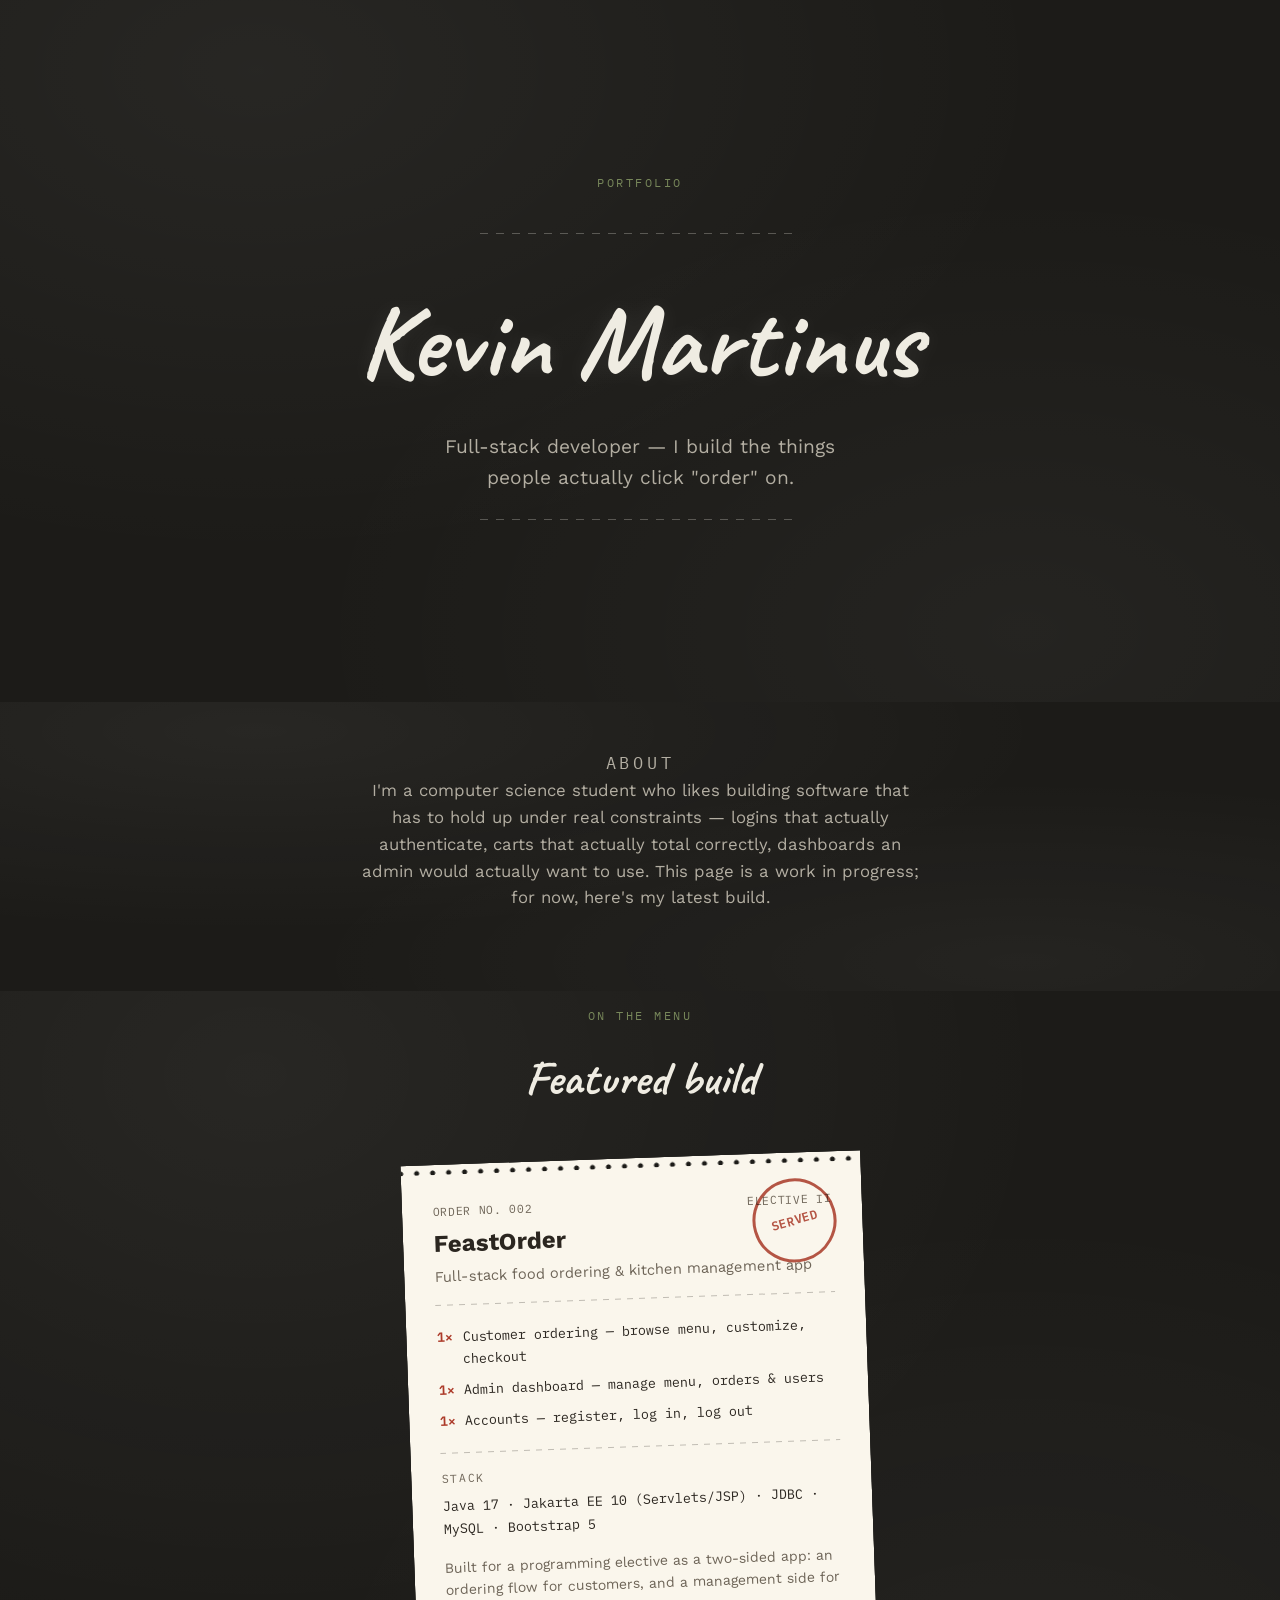
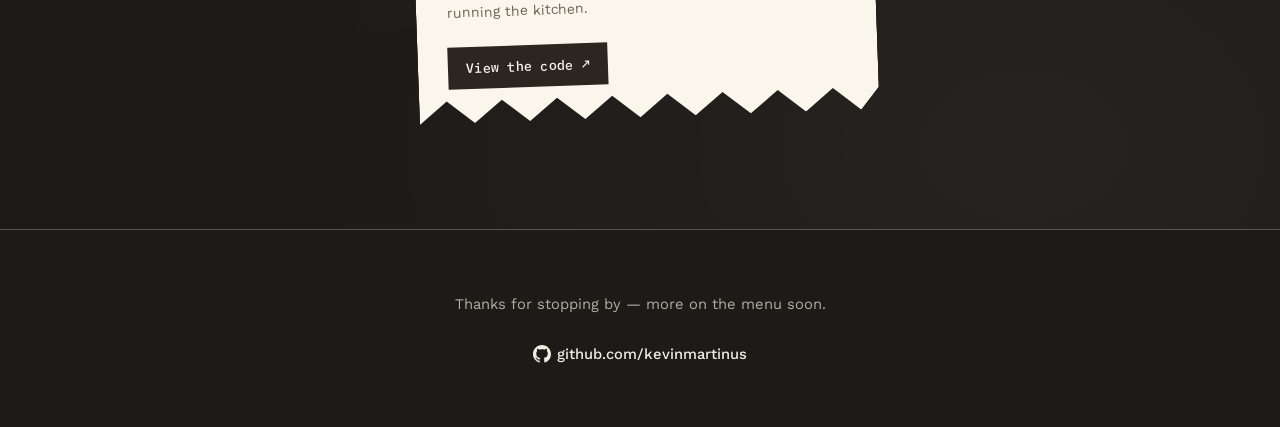
==== index.html @ 007cab03 "added index.html for pages view" ====
<!DOCTYPE html>
<html lang="en">
<head>
<meta charset="UTF-8">
<meta name="viewport" content="width=device-width, initial-scale=1">
<title>Kevin Martinus — Portfolio</title>
<meta name="description" content="Kevin Martinus — full-stack developer. Featuring FeastOrder, a Java/JSP food ordering app.">

<link rel="preconnect" href="https://fonts.googleapis.com">
<link rel="preconnect" href="https://fonts.gstatic.com" crossorigin>
<link href="https://fonts.googleapis.com/css2?family=Caveat:wght@600;700&family=Work+Sans:wght@400;500;600;700&family=IBM+Plex+Mono:wght@400;500;600&display=swap" rel="stylesheet">

<style>
  :root{
    --board: #1c1b18;
    --board-2: #23221e;
    --chalk: #efece2;
    --chalk-dim: #b3aea2;
    --paper: #faf6ec;
    --paper-2: #f3ecdb;
    --ink: #2b2620;
    --ink-dim: #6e6558;
    --stamp: #ac3a29;
    --sage: #77875a;
    --rule-board: rgba(239,236,226,0.28);
    --rule-paper: rgba(43,38,32,0.28);
    --shadow: rgba(0,0,0,0.45);
  }

  *{ box-sizing: border-box; }

  html{ scroll-behavior: smooth; }

  body{
    margin:0;
    background: var(--board);
    color: var(--chalk);
    font-family: "Work Sans", system-ui, sans-serif;
    line-height: 1.6;
    -webkit-font-smoothing: antialiased;
  }

  a{ color: inherit; }

  .board-section{
    position: relative;
    background:
      radial-gradient(ellipse at 20% 10%, rgba(255,255,255,0.05), transparent 55%),
      radial-gradient(ellipse at 80% 90%, rgba(255,255,255,0.04), transparent 50%),
      var(--board);
  }

  /* ---------- Hero ---------- */
  .hero{
    min-height: 78vh;
    display: flex;
    flex-direction: column;
    align-items: center;
    justify-content: center;
    text-align: center;
    padding: 8vh 1.5rem 6vh;
  }

  .chalk-rule{
    width: min(320px, 70vw);
    height: 1px;
    background-image: repeating-linear-gradient(
      to right, var(--rule-board) 0, var(--rule-board) 8px, transparent 8px, transparent 16px
    );
    margin: 1.6rem auto;
  }

  .hero-name{
    font-family: "Caveat", cursive;
    font-weight: 700;
    font-size: clamp(3.4rem, 11vw, 6.5rem);
    color: var(--chalk);
    letter-spacing: 0.01em;
    margin: 0;
    text-shadow: 0 0 22px rgba(255,255,255,0.08);
  }

  .hero-tagline{
    max-width: 34ch;
    margin: 0.4rem auto 0;
    font-size: clamp(1.02rem, 2vw, 1.2rem);
    color: var(--chalk-dim);
    font-weight: 400;
  }

  /* ---------- About ---------- */
  .about{
    padding: 3rem 1.5rem 5rem;
  }

  .about-inner{
    max-width: 56ch;
    margin: 0 auto;
    text-align: center;
  }

  .eyebrow{
    font-family: "IBM Plex Mono", monospace;
    font-size: 0.72rem;
    letter-spacing: 0.22em;
    text-transform: uppercase;
    color: var(--sage);
    margin: 0 0 0.9rem;
  }

  .about p{
    color: var(--chalk-dim);
    font-size: 1.05rem;
    margin: 0;
  }

  /* ---------- Featured / Order Ticket ---------- */
  .menu-section{
    padding: 1rem 1.25rem 7rem;
    display: flex;
    justify-content: center;
  }

  .menu-heading{
    text-align: center;
    margin-bottom: 2.6rem;
  }

  .menu-heading h2{
    font-family: "Caveat", cursive;
    font-weight: 700;
    font-size: clamp(2.2rem, 6vw, 3rem);
    margin: 0.2rem 0 0;
    color: var(--chalk);
  }

  .ticket-wrap{
    max-width: 460px;
    width: 100%;
  }

  .ticket{
    position: relative;
    background: var(--paper);
    color: var(--ink);
    padding: 2.4rem 1.9rem 2.1rem;
    transform: rotate(-2deg);
    transition: transform 0.35s ease, box-shadow 0.35s ease;
    box-shadow: 0 18px 34px var(--shadow), 0 3px 0 rgba(0,0,0,0.06);
    clip-path: polygon(
      0% 0%, 100% 0%, 100% 96%,
      96% 100%, 90% 96%, 84% 100%, 78% 96%, 72% 100%,
      66% 96%, 60% 100%, 54% 96%, 48% 100%, 42% 96%,
      36% 100%, 30% 96%, 24% 100%, 18% 96%, 12% 100%,
      6% 96%, 0% 100%
    );
    opacity: 0;
    translate: 0 18px;
  }

  .ticket.is-visible{
    opacity: 1;
    translate: 0 0;
  }

  .ticket:hover, .ticket:focus-within{
    transform: rotate(0deg) translateY(-6px);
    box-shadow: 0 26px 46px var(--shadow), 0 3px 0 rgba(0,0,0,0.06);
  }

  .ticket::before{
    content: "";
    position: absolute;
    top: 0; left: 0; right: 0;
    height: 10px;
    background-image: radial-gradient(circle, var(--board) 2.5px, transparent 2.6px);
    background-size: 16px 16px;
    background-position: 8px 0;
  }

  .ticket-row{
    display: flex;
    justify-content: space-between;
    font-family: "IBM Plex Mono", monospace;
    font-size: 0.72rem;
    letter-spacing: 0.06em;
    text-transform: uppercase;
    color: var(--ink-dim);
  }

  .ticket-rule{
    height: 1px;
    margin: 1rem 0;
    background-image: repeating-linear-gradient(
      to right, var(--rule-paper) 0, var(--rule-paper) 6px, transparent 6px, transparent 12px
    );
  }

  .ticket-title{
    font-family: "Work Sans", sans-serif;
    font-weight: 700;
    font-size: 1.5rem;
    margin: 0.2rem 0 0.15rem;
  }

  .ticket-subtitle{
    font-size: 0.92rem;
    color: var(--ink-dim);
    margin: 0;
  }

  .ticket-items{
    list-style: none;
    margin: 0;
    padding: 0;
    font-family: "IBM Plex Mono", monospace;
    font-size: 0.84rem;
  }

  .ticket-items li{
    display: flex;
    gap: 0.6rem;
    padding: 0.3rem 0;
  }

  .qty{
    color: var(--stamp);
    font-weight: 600;
    flex-shrink: 0;
  }

  .stack-label{
    font-family: "IBM Plex Mono", monospace;
    font-size: 0.72rem;
    letter-spacing: 0.14em;
    text-transform: uppercase;
    color: var(--ink-dim);
    margin: 0 0 0.4rem;
  }

  .stack-list{
    font-family: "IBM Plex Mono", monospace;
    font-size: 0.84rem;
    line-height: 1.7;
    margin: 0;
  }

  .ticket-note{
    font-size: 0.88rem;
    color: var(--ink-dim);
    margin: 1rem 0 0;
  }

  .stamp{
    position: absolute;
    top: 1.6rem;
    right: 1.6rem;
    width: 84px;
    height: 84px;
    border: 3px solid var(--stamp);
    border-radius: 50%;
    color: var(--stamp);
    display: flex;
    align-items: center;
    justify-content: center;
    text-align: center;
    font-family: "IBM Plex Mono", monospace;
    font-weight: 600;
    font-size: 0.78rem;
    letter-spacing: 0.08em;
    text-transform: uppercase;
    transform: rotate(-14deg);
    mix-blend-mode: multiply;
    opacity: 0.85;
    pointer-events: none;
  }

  .ticket-cta{
    display: inline-flex;
    align-items: center;
    gap: 0.5rem;
    margin-top: 1.5rem;
    padding: 0.65rem 1.1rem;
    background: var(--ink);
    color: var(--paper);
    font-family: "IBM Plex Mono", monospace;
    font-size: 0.84rem;
    font-weight: 500;
    text-decoration: none;
    letter-spacing: 0.02em;
    transition: background 0.2s ease, transform 0.2s ease;
  }

  .ticket-cta:hover{
    background: var(--stamp);
    transform: translateX(2px);
  }

  .ticket-cta:focus-visible,
  a:focus-visible{
    outline: 2px dashed var(--stamp);
    outline-offset: 3px;
  }

  /* ---------- Footer ---------- */
  footer{
    padding: 3rem 1.5rem 3.5rem;
    text-align: center;
    color: var(--chalk-dim);
    font-size: 0.92rem;
    border-top: 1px solid var(--rule-board);
  }

  footer a{
    display: inline-flex;
    align-items: center;
    gap: 0.4rem;
    margin-top: 0.7rem;
    color: var(--chalk);
    text-decoration: none;
    font-weight: 500;
  }

  footer a:hover{ color: var(--sage); }

  footer svg{ width: 18px; height: 18px; }

  @media (max-width: 480px){
    .stamp{ width: 68px; height: 68px; font-size: 0.66rem; top: 1.2rem; right: 1.2rem; }
    .ticket{ padding: 2rem 1.4rem 1.9rem; }
  }

  @media (prefers-reduced-motion: reduce){
    html{ scroll-behavior: auto; }
    .ticket{ transition: none; opacity: 1; translate: 0; }
    .ticket:hover, .ticket:focus-within{ transform: rotate(-2deg); }
  }
</style>
</head>
<body>

  <section class="board-section hero">
    <p class="eyebrow">Portfolio</p>
    <div class="chalk-rule"></div>
    <h1 class="hero-name">Kevin Martinus</h1>
    <p class="hero-tagline">Full-stack developer — I build the things people actually click "order" on.</p>
    <div class="chalk-rule"></div>
  </section>

  <section class="board-section about">
    <div class="about-inner">
      <p class="eyebrow">About</p>
      <p>
        I'm a computer science student who likes building software that has to hold up under
        real constraints — logins that actually authenticate, carts that actually total
        correctly, dashboards an admin would actually want to use. This page is a work in
        progress; for now, here's my latest build.
      </p>
    </div>
  </section>

  <section class="board-section menu-section">
    <div>
      <div class="menu-heading">
        <p class="eyebrow">On the menu</p>
        <h2>Featured build</h2>
      </div>

      <div class="ticket-wrap">
        <article class="ticket" tabindex="0">
          <div class="stamp">Served</div>

          <div class="ticket-row">
            <span>Order No. 002</span>
            <span>Elective&nbsp;II</span>
          </div>

          <h3 class="ticket-title">FeastOrder</h3>
          <p class="ticket-subtitle">Full-stack food ordering &amp; kitchen management app</p>

          <div class="ticket-rule"></div>

          <ul class="ticket-items">
            <li><span class="qty">1×</span><span>Customer ordering — browse menu, customize, checkout</span></li>
            <li><span class="qty">1×</span><span>Admin dashboard — manage menu, orders &amp; users</span></li>
            <li><span class="qty">1×</span><span>Accounts — register, log in, log out</span></li>
          </ul>

          <div class="ticket-rule"></div>

          <p class="stack-label">Stack</p>
          <p class="stack-list">Java 17 · Jakarta EE 10 (Servlets/JSP) · JDBC · MySQL · Bootstrap 5</p>

          <p class="ticket-note">
            Built for a programming elective as a two-sided app: an ordering flow for
            customers, and a management side for running the kitchen.
          </p>

          <a class="ticket-cta" href="https://github.com/kevinmartinus/Programming-Elective-Assgm-2-" target="_blank" rel="noopener">
            View the code ↗
          </a>
        </article>
      </div>
    </div>
  </section>

  <footer>
    <p>Thanks for stopping by — more on the menu soon.</p>
    <a href="https://github.com/kevinmartinus" target="_blank" rel="noopener">
      <svg viewBox="0 0 16 16" fill="currentColor" aria-hidden="true">
        <path d="M8 0C3.58 0 0 3.58 0 8c0 3.54 2.29 6.53 5.47 7.59.4.07.55-.17.55-.38 0-.19-.01-.82-.01-1.49-2.01.37-2.53-.49-2.69-.94-.09-.23-.48-.94-.82-1.13-.28-.15-.68-.52-.01-.53.63-.01 1.08.58 1.23.82.72 1.21 1.87.87 2.33.66.07-.52.28-.87.51-1.07-1.78-.2-3.64-.89-3.64-3.95 0-.87.31-1.59.82-2.15-.08-.2-.36-1.02.08-2.12 0 0 .67-.21 2.2.82.64-.18 1.32-.27 2-.27.68 0 1.36.09 2 .27 1.53-1.04 2.2-.82 2.2-.82.44 1.1.16 1.92.08 2.12.51.56.82 1.27.82 2.15 0 3.07-1.87 3.75-3.65 3.95.29.25.54.73.54 1.48 0 1.07-.01 1.93-.01 2.2 0 .21.15.46.55.38A8.01 8.01 0 0 0 16 8c0-4.42-3.58-8-8-8z"/>
      </svg>
      github.com/kevinmartinus
    </a>
  </footer>

  <script>
    (function(){
      var prefersReduced = window.matchMedia('(prefers-reduced-motion: reduce)').matches;
      var ticket = document.querySelector('.ticket');
      if(!ticket) return;
      if(prefersReduced){ ticket.classList.add('is-visible'); return; }

      var observer = new IntersectionObserver(function(entries){
        entries.forEach(function(entry){
          if(entry.isIntersecting){
            ticket.classList.add('is-visible');
            observer.disconnect();
          }
        });
      }, { threshold: 0.25 });

      observer.observe(ticket);
    })();
  </script>

</body>
</html>
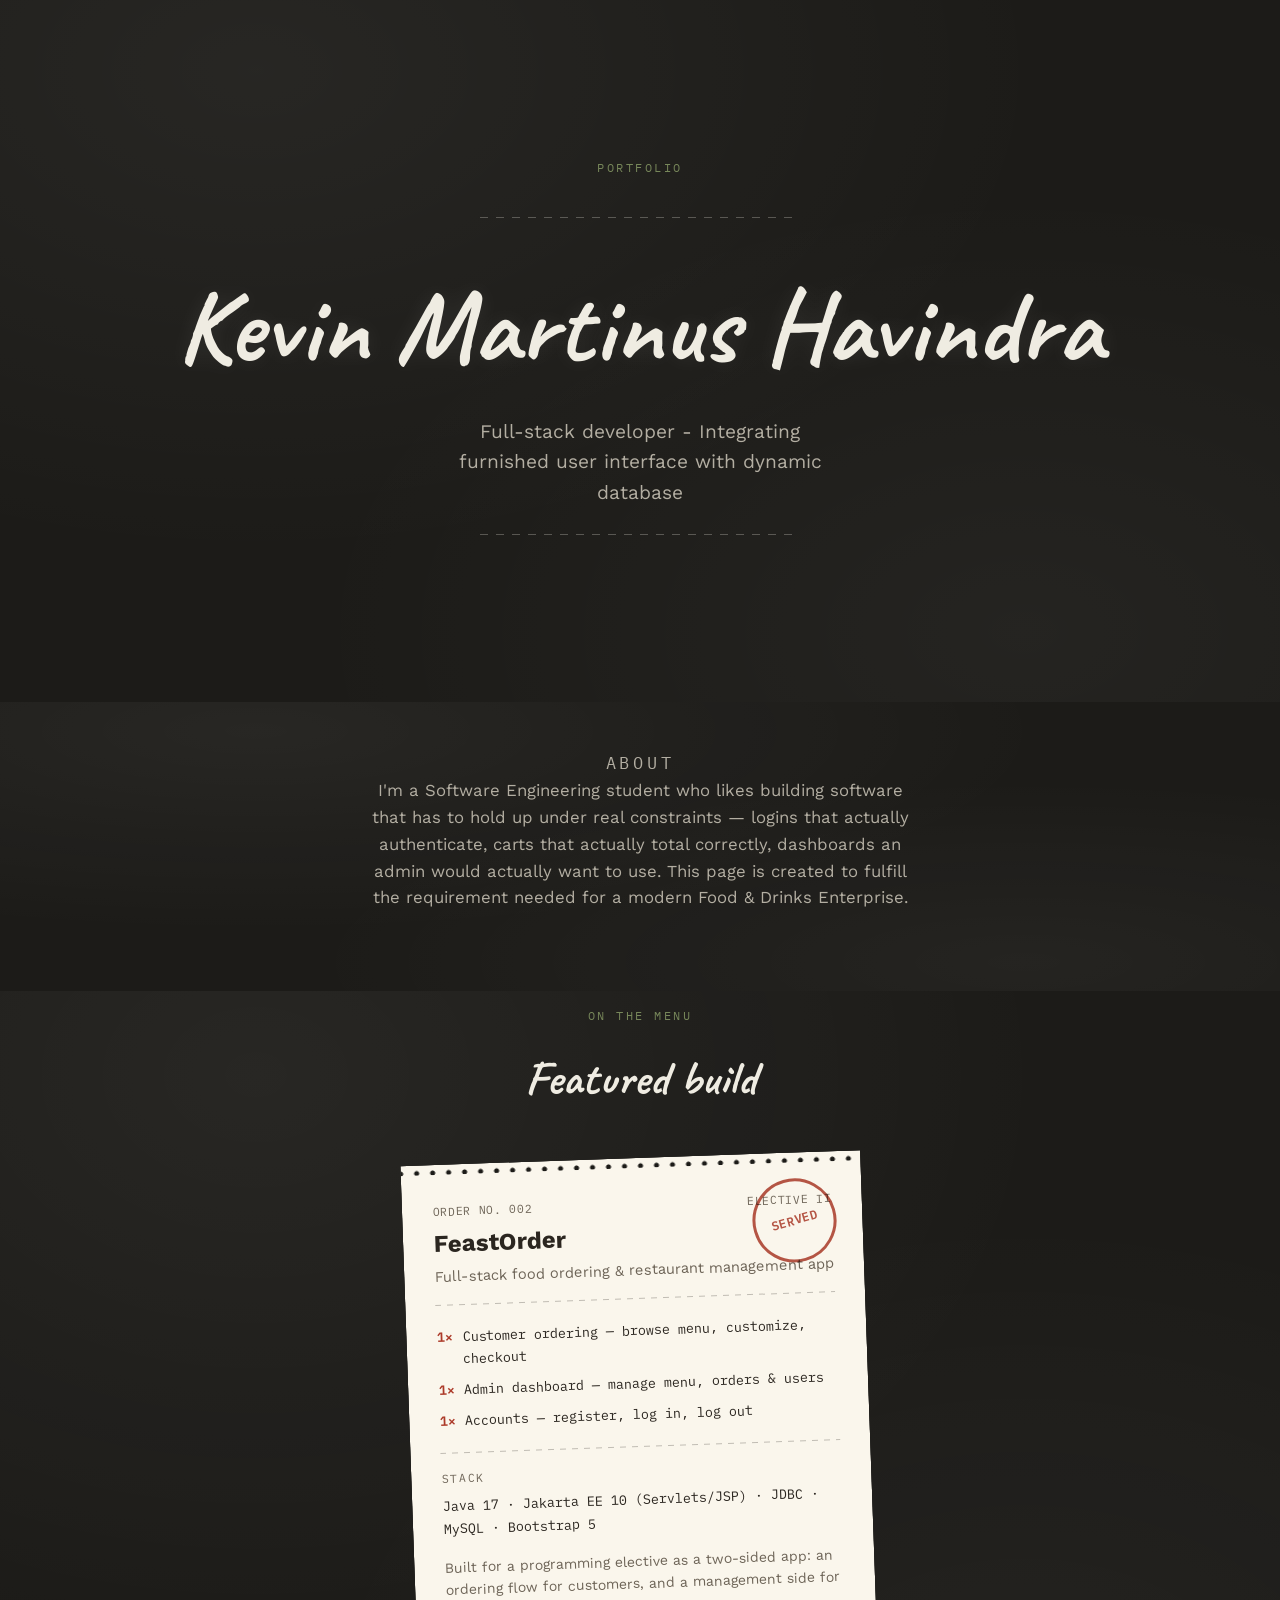
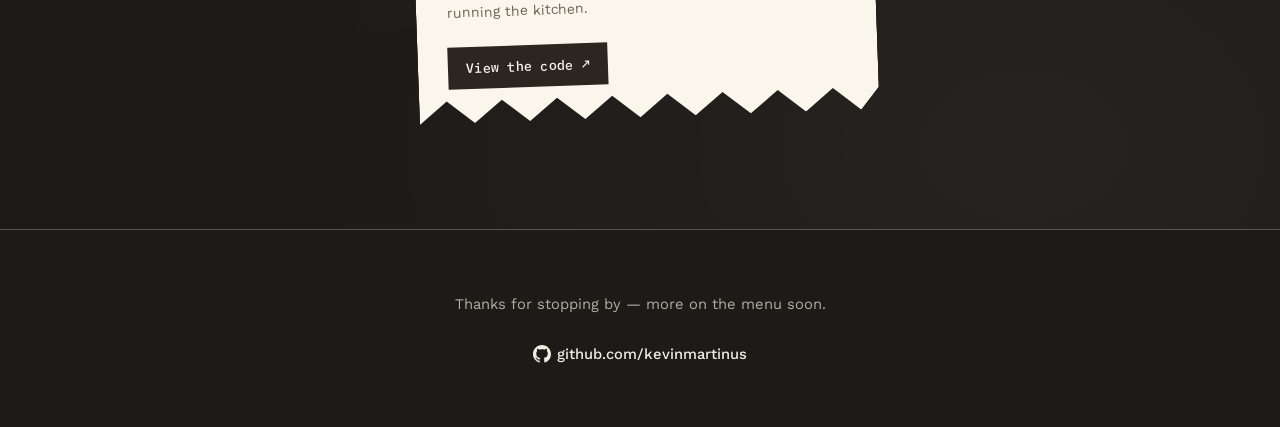
==== commit 92eda750: "Revise portfolio title and descriptions Updated the portfolio details to include full name and refin" ====
--- a/index.html
+++ b/index.html
@@ -3,7 +3,7 @@
 <head>
 <meta charset="UTF-8">
 <meta name="viewport" content="width=device-width, initial-scale=1">
-<title>Kevin Martinus — Portfolio</title>
+<title>Kevin Martinus Havindra — Portfolio</title>
 <meta name="description" content="Kevin Martinus — full-stack developer. Featuring FeastOrder, a Java/JSP food ordering app.">
 
 <link rel="preconnect" href="https://fonts.googleapis.com">
@@ -342,8 +342,8 @@
   <section class="board-section hero">
     <p class="eyebrow">Portfolio</p>
     <div class="chalk-rule"></div>
-    <h1 class="hero-name">Kevin Martinus</h1>
-    <p class="hero-tagline">Full-stack developer — I build the things people actually click "order" on.</p>
+    <h1 class="hero-name">Kevin Martinus Havindra</h1>
+    <p class="hero-tagline">Full-stack developer - Integrating furnished user interface with dynamic database</p>
     <div class="chalk-rule"></div>
   </section>
 
@@ -351,10 +351,10 @@
     <div class="about-inner">
       <p class="eyebrow">About</p>
       <p>
-        I'm a computer science student who likes building software that has to hold up under
+        I'm a Software Engineering student who likes building software that has to hold up under
         real constraints — logins that actually authenticate, carts that actually total
-        correctly, dashboards an admin would actually want to use. This page is a work in
-        progress; for now, here's my latest build.
+        correctly, dashboards an admin would actually want to use. This page is created to fulfill the 
+        requirement needed for a modern Food & Drinks Enterprise.
       </p>
     </div>
   </section>
@@ -376,7 +376,7 @@
           </div>
 
           <h3 class="ticket-title">FeastOrder</h3>
-          <p class="ticket-subtitle">Full-stack food ordering &amp; kitchen management app</p>
+          <p class="ticket-subtitle">Full-stack food ordering &amp; restaurant management app</p>
 
           <div class="ticket-rule"></div>
 
